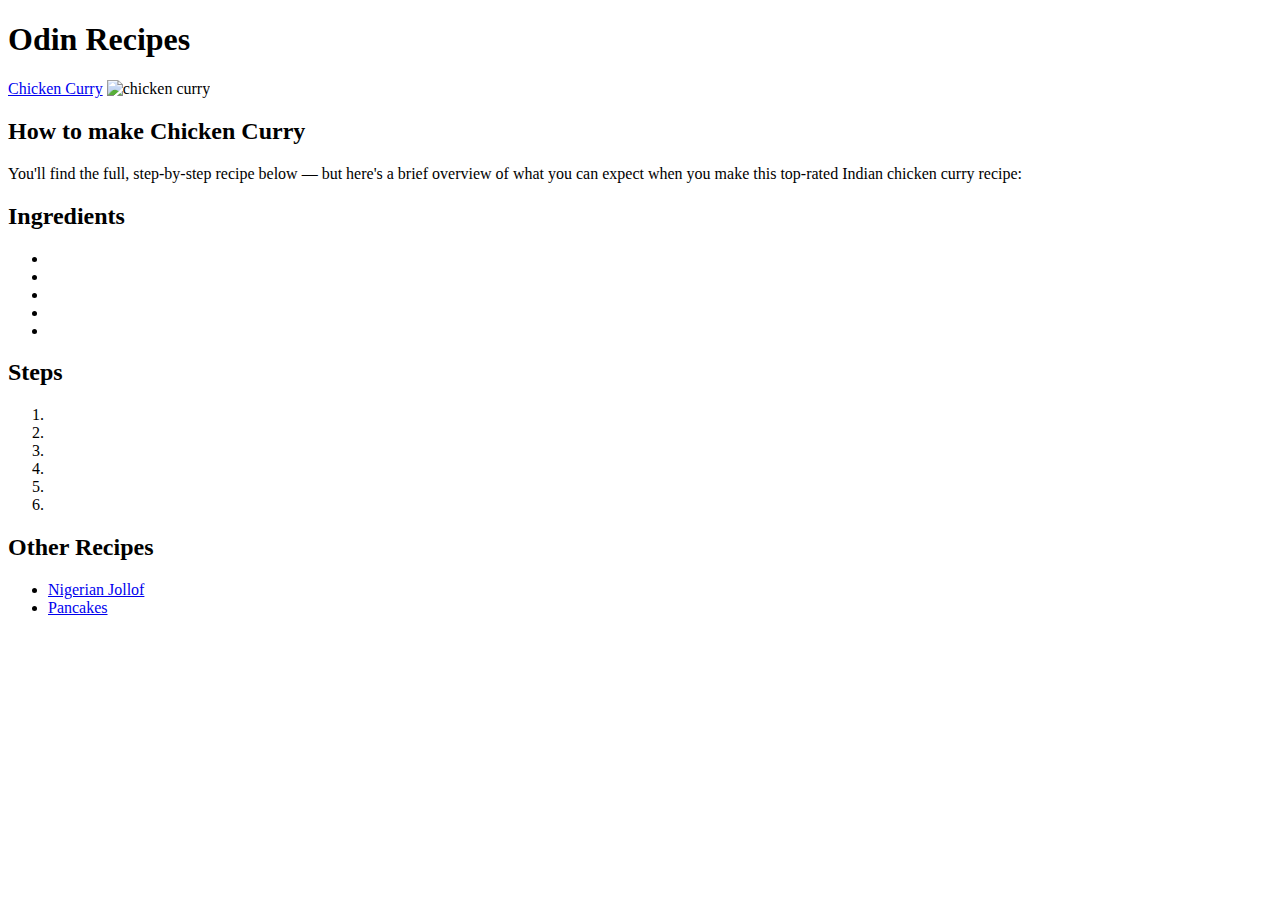
==== index.html @ 52c4f19c "Made pages for recipes" ====
<!DOCTYPE html>
<html lang="en">
<head>
    <meta charset="UTF-8">
    <meta name="viewport" content="width=device-width, initial-scale=1.0">
    <title>Document</title>
</head>
<body>
    <h1>Odin Recipes</h1>
    <a href="recipes/chicken-curry.html">Chicken Curry</a>
    <img src="/home/odinvbox/repos/odin-recipes/recipes/chicken curry.webp" alt="chicken curry" height="320" width="320">
    <h2>How to make Chicken Curry</h2>
    <p1>You'll find the full, step-by-step recipe below — but here's a brief overview of what you can expect when you make this top-rated Indian chicken curry recipe:</p1>
    <h2>Ingredients</h2>
    <ul>
        <li></li>
        <li></li>
        <li></li>
        <li></li>
        <li></li>
    </ul>
    <h2>Steps</h2>
    <ol>
        <li></li>
        <li></li>
        <li></li>
        <li></li>
        <li></li>
        <li></li>
    </ol>
    <h2>Other Recipes</h2>
    <ul>
        <li><a href="recipes/nigerian-jollof.html">Nigerian Jollof</a></li>
        <li><a href="recipes/pancakes.html">Pancakes</a></li>
    </ul>
</body>
</html>
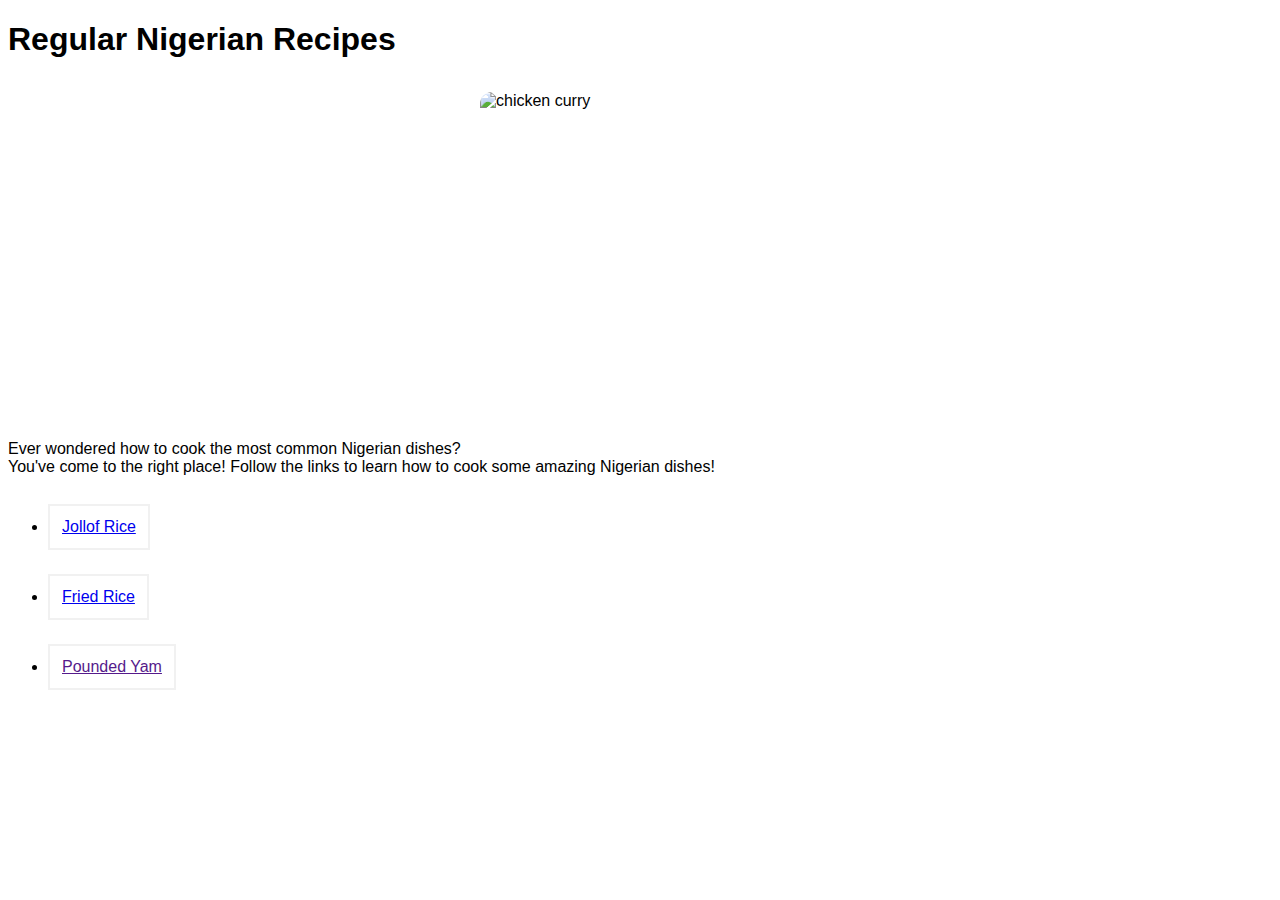
==== commit 83232c92: "Edited the HTML" ====
--- a/index.html
+++ b/index.html
@@ -3,35 +3,27 @@
 <head>
     <meta charset="UTF-8">
     <meta name="viewport" content="width=device-width, initial-scale=1.0">
-    <title>Document</title>
+    <title>Regular Nigerian Recipies</title>
+    <link rel="stylesheet" href="style.css">
 </head>
 <body>
-    <h1>Odin Recipes</h1>
-    <a href="recipes/chicken-curry.html">Chicken Curry</a>
-    <img src="/home/odinvbox/repos/odin-recipes/recipes/chicken curry.webp" alt="chicken curry" height="320" width="320">
-    <h2>How to make Chicken Curry</h2>
-    <p1>You'll find the full, step-by-step recipe below — but here's a brief overview of what you can expect when you make this top-rated Indian chicken curry recipe:</p1>
-    <h2>Ingredients</h2>
-    <ul>
-        <li></li>
-        <li></li>
-        <li></li>
-        <li></li>
-        <li></li>
-    </ul>
-    <h2>Steps</h2>
-    <ol>
-        <li></li>
-        <li></li>
-        <li></li>
-        <li></li>
-        <li></li>
-        <li></li>
-    </ol>
-    <h2>Other Recipes</h2>
-    <ul>
-        <li><a href="recipes/nigerian-jollof.html">Nigerian Jollof</a></li>
-        <li><a href="recipes/pancakes.html">Pancakes</a></li>
-    </ul>
+    <header>
+        <h1>Regular Nigerian Recipes</h1>
+    </header>
+    <div>
+        <img class="hero-image" src="/home/odinvbox/repos/odin-recipes/recipes/chicken curry.webp" alt="chicken curry" height="320" width="320">
+    </div>
+    <section>
+        <div>
+            <p>Ever wondered how to cook the most common Nigerian dishes?<br>You've come to the right place! Follow the links to learn how to cook some amazing Nigerian dishes!</p>
+        </div>
+        <div>
+            <ul>
+                <li><a href="#">Jollof Rice</a></li>
+                <li><a href="#">Fried Rice</a></li>
+                <li><a href="">Pounded Yam</a></li>
+            </ul>
+        </div>
+    </section>
 </body>
 </html>--- a/style.css
+++ b/style.css
@@ -0,0 +1,38 @@
+* {
+    font-family: sans-serif;
+}
+
+
+.title {
+    margin: 0 auto;
+    text-align: center;
+    font-size: 36px;
+
+}
+
+.hero-image {
+    margin: 0 auto;
+    display: block;
+    padding: 12px;
+    border-radius: 24px;
+
+}
+
+.intro {
+    background-color: rgba(200, 200, 200, 0.25);
+    padding: 24px;
+    margin-top: 24px;
+}
+
+.sub-header {
+    font-size: 36px;
+    font-weight: bold;
+}
+
+a {
+    display: inline-block;
+    border: 2px solid rgba(200, 200, 200, 0.25);
+    padding: 12px;
+    margin: 12px auto;
+    list-style-type: none;
+}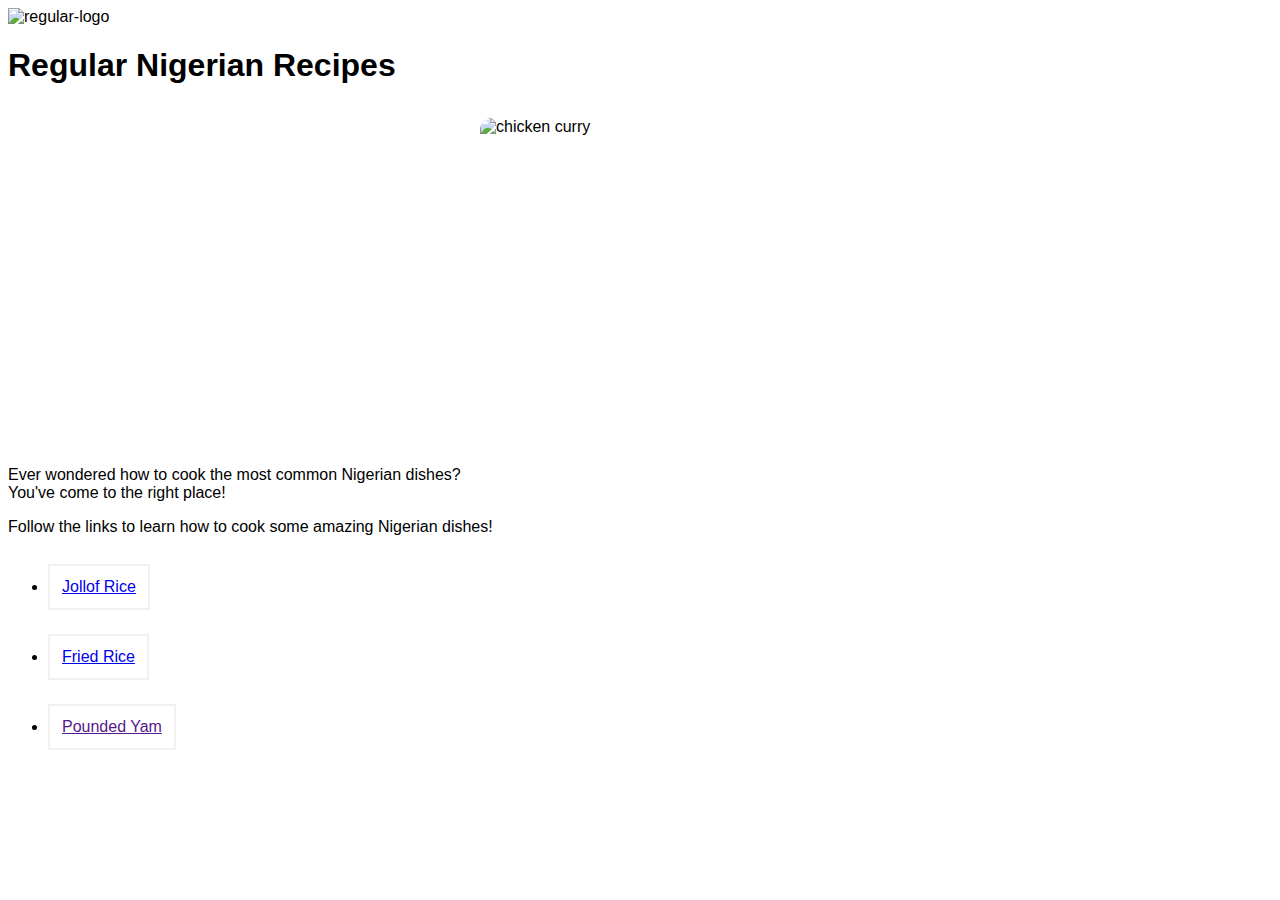
==== commit a3373b24: "nothing" ====
--- a/index.html
+++ b/index.html
@@ -8,6 +8,7 @@
 </head>
 <body>
     <header>
+        <img src="" alt="regular-logo">
         <h1>Regular Nigerian Recipes</h1>
     </header>
     <div>
@@ -15,7 +16,8 @@
     </div>
     <section>
         <div>
-            <p>Ever wondered how to cook the most common Nigerian dishes?<br>You've come to the right place! Follow the links to learn how to cook some amazing Nigerian dishes!</p>
+            <p>Ever wondered how to cook the most common Nigerian dishes?<br/>You've come to the right place!</p>
+            <p>Follow the links to learn how to cook some amazing Nigerian dishes!</p>
         </div>
         <div>
             <ul>
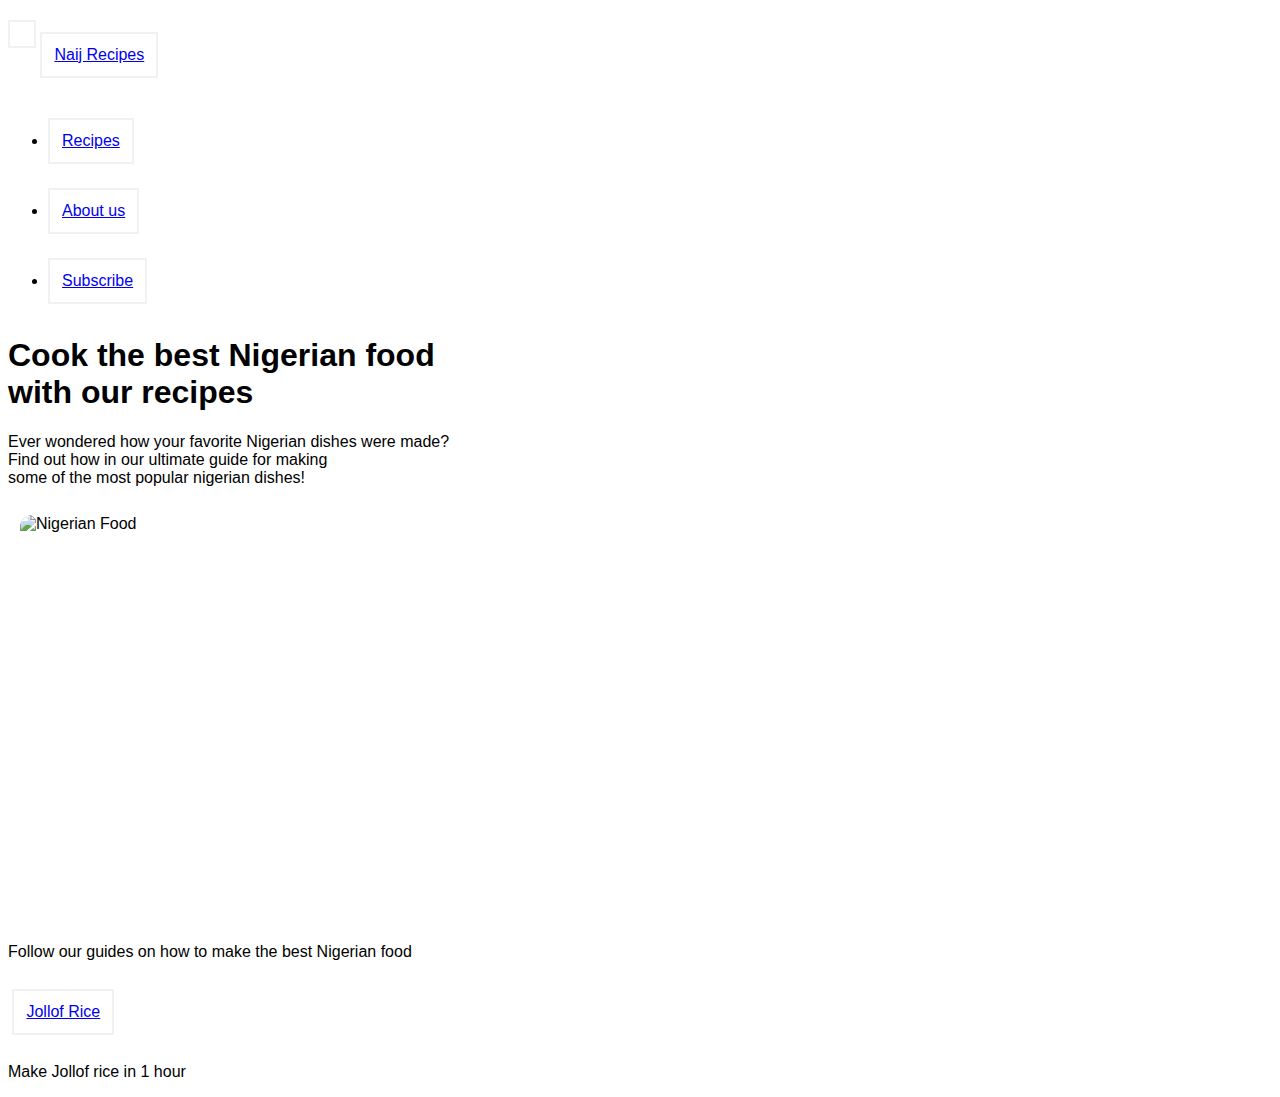
==== commit d6bc8ab0: "Added additional webpages" ====
--- a/index.html
+++ b/index.html
@@ -7,25 +7,41 @@
     <link rel="stylesheet" href="style.css">
 </head>
 <body>
-    <header>
-        <img src="" alt="regular-logo">
-        <h1>Regular Nigerian Recipes</h1>
-    </header>
-    <div>
-        <img class="hero-image" src="/home/odinvbox/repos/odin-recipes/recipes/chicken curry.webp" alt="chicken curry" height="320" width="320">
+    <nav id="navbar">
+        <span class="logo">
+            <a href="#" class="logomark"></a>
+            <a href="#" class="wordmark">Naij Recipes</a>
+        </span>
+        <span class="nav-items">
+            <ul>
+                <li><a href="#recipes">Recipes</a></li>
+                <li><a href="#footer">About us</a></li>
+                <li><a href="#">Subscribe</a></li>
+            </ul>
+        </span>
+    </nav>
+    <div class="hero">
+        <header>
+            <h1>Cook the best Nigerian food <br>with our recipes</h1>
+            <p>Ever wondered how your favorite Nigerian dishes were made? <br>Find out how in our ultimate guide for making <br>some of the most popular nigerian dishes!</p>
+        </header>
+        <img class="hero-image" src="images/fried-rice-with-sausage.jpg" alt="Nigerian Food" height="400" width="auto">
     </div>
     <section>
-        <div>
-            <p>Ever wondered how to cook the most common Nigerian dishes?<br/>You've come to the right place!</p>
-            <p>Follow the links to learn how to cook some amazing Nigerian dishes!</p>
-        </div>
-        <div>
-            <ul>
-                <li><a href="#">Jollof Rice</a></li>
-                <li><a href="#">Fried Rice</a></li>
-                <li><a href="">Pounded Yam</a></li>
-            </ul>
+            <p>Follow our guides on how to make the best Nigerian food</p>
+        <div id="#recipes">
+            <div class="container">
+                <div class="card">
+                    <img src="" alt="">
+                    <a href="/recipes/jollof.html">Jollof Rice</a>
+                    <p>Make Jollof rice in 1 hour</p>
+                </div>
+            </div>
         </div>
     </section>
+
+    <footer id="footer">
+        
+    </footer>
 </body>
 </html>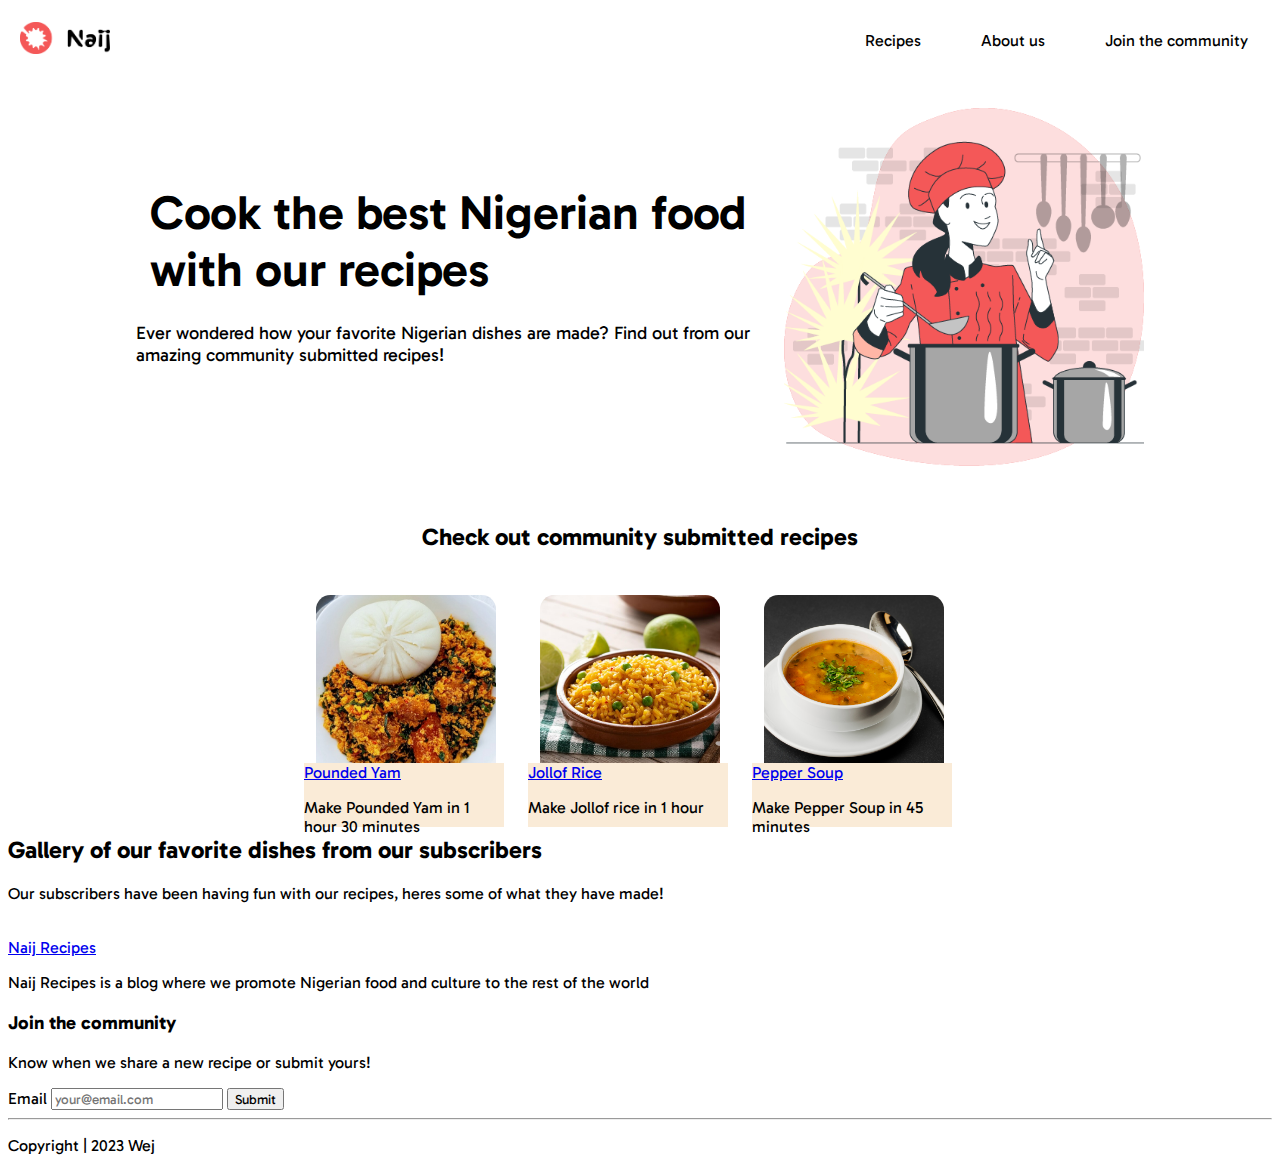
==== commit 56da71ee: "Completed nav bar and hero section of index webpage" ====
--- a/index.html
+++ b/index.html
@@ -5,43 +5,94 @@
     <meta name="viewport" content="width=device-width, initial-scale=1.0">
     <title>Regular Nigerian Recipies</title>
     <link rel="stylesheet" href="style.css">
+    <link rel="stylesheet" href="https://cdnjs.cloudflare.com/ajax/libs/font-awesome/6.5.1/css/all.min.css" integrity="sha512-DTOQO9RWCH3ppGqcWaEA1BIZOC6xxalwEsw9c2QQeAIftl+Vegovlnee1c9QX4TctnWMn13TZye+giMm8e2LwA==" crossorigin="anonymous" referrerpolicy="no-referrer" />
 </head>
 <body>
-    <nav id="navbar">
-        <span class="logo">
-            <a href="#" class="logomark"></a>
-            <a href="#" class="wordmark">Naij Recipes</a>
-        </span>
-        <span class="nav-items">
-            <ul>
-                <li><a href="#recipes">Recipes</a></li>
-                <li><a href="#footer">About us</a></li>
-                <li><a href="#">Subscribe</a></li>
-            </ul>
-        </span>
+    <nav class="navbar">
+        <div class="logo">
+            <img src="/images/naij-icon-wordmark.png" alt="naij logo" height="32px">
+        </div>
+        <ul class="nav-items">
+            <li><a href="#recipes">Recipes</a></li>
+            <li><a href="#about">About us</a></li>
+            <li><a href="#join">Join the community</a></li>
+        </ul>
     </nav>
     <div class="hero">
         <header>
             <h1>Cook the best Nigerian food <br>with our recipes</h1>
-            <p>Ever wondered how your favorite Nigerian dishes were made? <br>Find out how in our ultimate guide for making <br>some of the most popular nigerian dishes!</p>
+            <p>Ever wondered how your favorite Nigerian dishes are made? Find out from our amazing community submitted recipes!</p>
         </header>
-        <img class="hero-image" src="images/fried-rice-with-sausage.jpg" alt="Nigerian Food" height="400" width="auto">
+        <img class="hero-image" src="images/hero-image.png" alt="Hero">
     </div>
-    <section>
-            <p>Follow our guides on how to make the best Nigerian food</p>
-        <div id="#recipes">
+    <section class="section1">
+        <h2>Check out community submitted recipes</h2>
+        <div id="recipes">
             <div class="container">
                 <div class="card">
-                    <img src="" alt="">
-                    <a href="/recipes/jollof.html">Jollof Rice</a>
-                    <p>Make Jollof rice in 1 hour</p>
+                    <img src="/images/poundo.jpg" alt="pounded-yam">
+                    <div class="caption">
+                        <a href="/recipes/pounded-yam.html">Pounded Yam</a>
+                        <p>Make Pounded Yam in 1 hour 30 minutes</p>
+                    </div>
+                </div>
+                <div class="card">
+                    <img src="/images/traditional-mexican-rice-served-with-green-peas-wooden-table_123827-20472.jpg" alt="jollof-rice">
+                    <div class="caption">
+                        <a href="/recipes/jollof.html">Jollof Rice</a>
+                        <p>Make Jollof rice in 1 hour</p>
+                    </div>
+                </div>
+                <div class="card">
+                    <img src="/images/lentil-soup-with-mixed-ingredients-herbs-white-bowl-with-spoon.jpg" alt="pepper-soup">
+                    <div class="caption">
+                        <a href="/recipes/pepper-soup.html">Pepper Soup</a>
+                        <p>Make Pepper Soup in 45 minutes</p>
+                    </div>
                 </div>
             </div>
         </div>
     </section>
 
-    <footer id="footer">
-        
+    <section class="section2">
+        <h2>Gallery of our favorite dishes from our subscribers</h2>
+        <p>Our subscribers have been having fun with our recipes, heres some of what they have made!</p>
+        <div class="collage">
+            <img src="" alt="">
+            <img src="" alt="">
+            <img src="" alt="">
+            <img src="" alt="">
+            <img src="" alt="">
+            <img src="" alt="">
+        </div>
+    </section>
+
+    <footer>
+        <div id="about">
+            <span class="logo">
+                <a href="#" class="logomark"></a>
+                <a href="#" class="wordmark">Naij Recipes</a>
+            </span>
+            <p>Naij Recipes is a blog where we promote Nigerian food and culture to the rest of the world</p>
+            <span class="social-icons">
+                <i></i>
+                <i></i>
+                <i></i>
+            </span>
+        </div>
+        <div id="join">
+            <h3>Join the community</h3>
+            <p>Know when we share a new recipe or submit yours!</p>
+            <form action="">
+                <label for="email">Email</label>
+                <input type="text" name="email" id="email" placeholder="your@email.com">
+                <input type="submit">
+            </form>
+        </div>
+        <div class="footer">
+            <hr>
+            <p>Copyright | 2023 Wej</p>
+        </div>
     </footer>
 </body>
 </html>--- a/style.css
+++ b/style.css
@@ -1,38 +1,104 @@
+@import url('https://fonts.googleapis.com/css2?family=Arvo:ital,wght@0,400;0,700;1,400;1,700&family=Gabarito:wght@400;500;600;700;800;900&family=Manrope:wght@200;300;400;500;600;700;800&display=swap');
+
+
 * {
-    font-family: sans-serif;
+    font-family: 'Gabarito', sans-serif;
 }
 
+.navbar {
+    display: flex;
+    align-items: center;
+    justify-content: space-between;
+    height: 64px;
+    box-sizing: border-box;
+}
 
-.title {
-    margin: 0 auto;
-    text-align: center;
-    font-size: 36px;
+.navbar .logo {
+    margin-left: 12px;
 
 }
 
-.hero-image {
-    margin: 0 auto;
-    display: block;
-    padding: 12px;
-    border-radius: 24px;
-
+.nav-items {
+    display: flex;
+    justify-content: space-evenly;
+    align-items: center;
+    gap: 36px;
+    margin-right: 12px;
+    list-style-type: none;
+    text-align: center;
 }
 
-.intro {
-    background-color: rgba(200, 200, 200, 0.25);
-    padding: 24px;
-    margin-top: 24px;
+.nav-items a {
+    color: black;
+    text-decoration: none;
+    padding: 0 12px;
 }
 
-.sub-header {
-    font-size: 36px;
-    font-weight: bold;
+.hero {
+    display: flex;
+    justify-content: space-between;
+    align-items: center;
+    gap: 24px;
+    margin: 36px 10dvw;
+    padding: 0;
 }
 
-a {
-    display: inline-block;
-    border: 2px solid rgba(200, 200, 200, 0.25);
-    padding: 12px;
-    margin: 12px auto;
-    list-style-type: none;
+header {
+    display: flex;
+    flex-direction: column;
+    align-items: center;
+    justify-content: center;
+}
+
+header h1 {
+    font-size: 48px;
+    font-weight: 600;
+    margin: 0;
+}
+
+header p {
+    font-size: 18px;
+    margin: 24px 0;
+}
+
+.hero-image {
+    margin: 0;
+    padding: 0;
+    width: 360px;
+    height: auto;
+}
+
+.section1 {
+    display: flex;
+    flex-flow: column wrap;
+    align-items: center;
+    justify-content: space-between;
+    gap: 24px;
+}
+
+.container {
+    display: flex;
+    justify-content: center;
+    gap: 24px;
+}
+
+.card {
+    display: flex;
+    flex-direction: column;
+    width: 200px;
+}
+
+.card img {
+    width: 180px;
+    height: 180px;
+    object-fit: cover;
+    border-radius: 8% 8% 0 0;
+}
+
+.card .caption {
+    background-color: antiquewhite;
+    font-weight: 100;
+    margin: -12px;
+    width: 200px;
+    height: 64px;
 }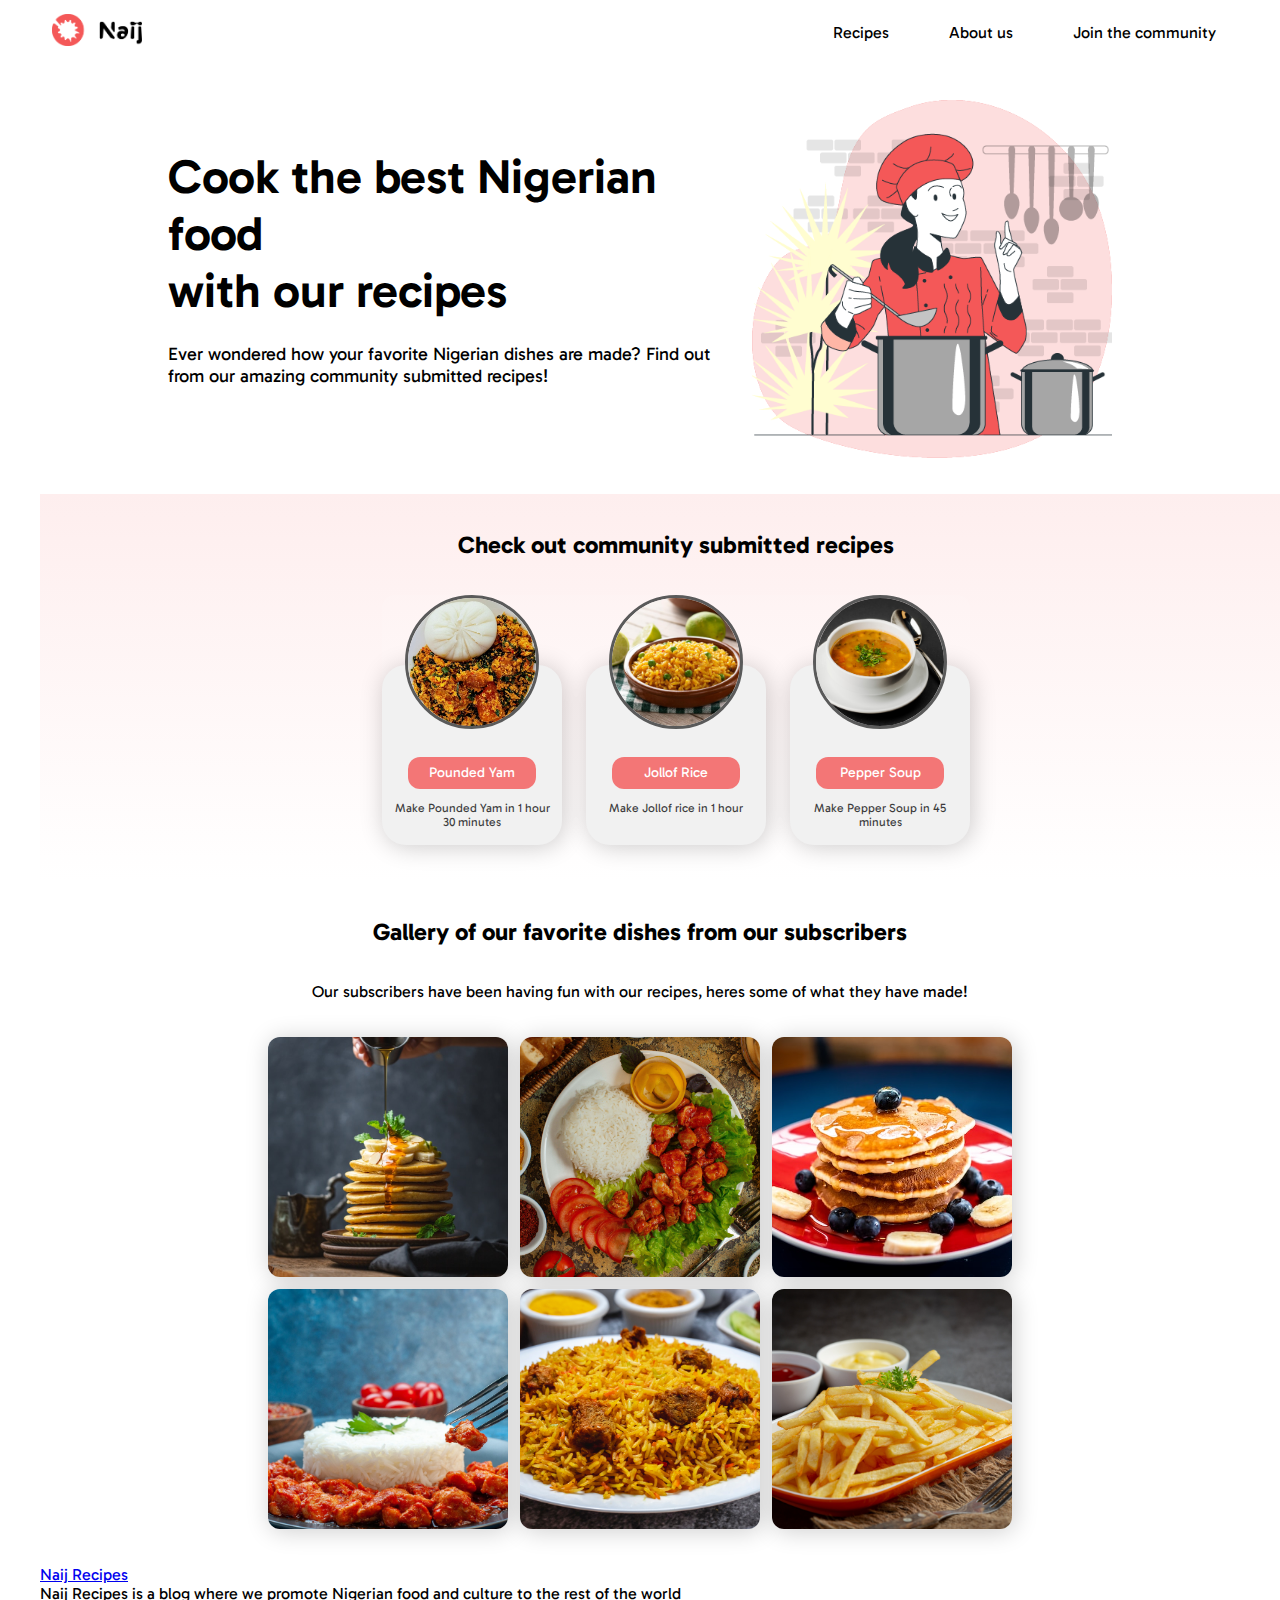
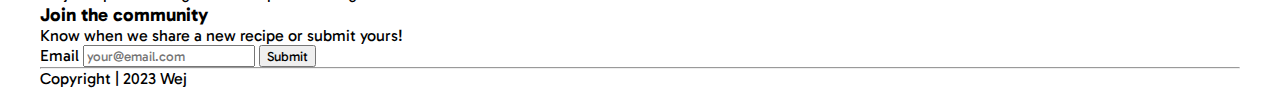
==== commit 85ebe1f6: "Created a cards section" ====
--- a/index.html
+++ b/index.html
@@ -18,13 +18,15 @@
             <li><a href="#join">Join the community</a></li>
         </ul>
     </nav>
-    <div class="hero">
+
+    <section class="hero">
         <header>
             <h1>Cook the best Nigerian food <br>with our recipes</h1>
             <p>Ever wondered how your favorite Nigerian dishes are made? Find out from our amazing community submitted recipes!</p>
         </header>
         <img class="hero-image" src="images/hero-image.png" alt="Hero">
-    </div>
+    </section>
+
     <section class="section1">
         <h2>Check out community submitted recipes</h2>
         <div id="recipes">
@@ -58,12 +60,17 @@
         <h2>Gallery of our favorite dishes from our subscribers</h2>
         <p>Our subscribers have been having fun with our recipes, heres some of what they have made!</p>
         <div class="collage">
-            <img src="" alt="">
-            <img src="" alt="">
-            <img src="" alt="">
-            <img src="" alt="">
-            <img src="" alt="">
-            <img src="" alt="">
+            <img class="photo1" src="/images/chad-montano-eeqbbemH9-c-unsplash.jpg" alt="pancakes">
+
+            <img class="photo2" src="/images/chicken-dish-with-chicken-pieces-tomato-sauce-served-with-rice-tomatoes.jpg" alt="rice">
+
+            <img class="photo3" src="/images/nikldn-qp7WA8AV2x0-unsplash.jpg" alt="pancakes">
+
+            <img class="photo4" src="/images/side-view-hand-holding-fork-taking-meat-from-rice-meal-with-chicken-sauce-black-plate-tomatoes-blue-background.jpg" alt="rice">
+
+            <img class="photo5" src="/images/side-view-pilaf-with-stewed-beef-meat-plate.jpg" alt="jollof-rice">
+
+            <img class="photo6" src="/images/crispy-french-fries-with-ketchup-mayonnaise.jpg" alt="fries">
         </div>
     </section>
 
--- a/style.css
+++ b/style.css
@@ -3,6 +3,8 @@
 
 * {
     font-family: 'Gabarito', sans-serif;
+    max-width: 1200px;
+    margin: auto;
 }
 
 .navbar {
@@ -69,36 +71,129 @@
 }
 
 .section1 {
+    background-image: linear-gradient(rgba(244, 88, 88, 0.1), #fff);
+    width: 100%;
     display: flex;
     flex-flow: column wrap;
     align-items: center;
     justify-content: space-between;
-    gap: 24px;
+    gap: 36px;
+    padding: 36px;
+    margin: 0;
+}
+
+.section1 h2 {
+    margin: 0;
 }
 
 .container {
     display: flex;
     justify-content: center;
     gap: 24px;
+    background-color: rgba(255, 255, 255, 0.1);
+    border-radius: 12px;
+    padding: 0;
+    margin: 0;
 }
 
 .card {
     display: flex;
     flex-direction: column;
-    width: 200px;
+    align-items: center;
 }
 
 .card img {
-    width: 180px;
-    height: 180px;
+    height: 128px;
+    width: 128px;
     object-fit: cover;
-    border-radius: 8% 8% 0 0;
+    border: 3px solid #5a5a5a;
+    border-radius: 50%;
+    z-index: 1;
 }
 
 .card .caption {
-    background-color: antiquewhite;
     font-weight: 100;
-    margin: -12px;
-    width: 200px;
-    height: 64px;
+    position: relative;
+    width: 180px;
+    height: 180px;
+    margin-top: -64px;
+    z-index: 0;
+    display: flex;
+    flex-direction: column;
+    justify-content: end;
+    align-items: center;
+    text-align: center;
+    border-radius: 24px;
+    background-color: #f1f1f1;
+    box-shadow: 2px 2px 24px rgba(0, 0, 0, 0.2);
+}
+
+.card .caption a {
+    height: 32px;
+    width: 128px;
+    line-height: 32px;
+    margin: 0px;
+    text-align: center;
+    text-decoration: none;
+    font-size: 14px;
+    color: #fff;
+    background-color: rgba(244, 88, 88, 0.8);
+    border-radius: 12px;
+}
+
+.card .caption p {
+    font-size: 12px;
+    color: rgba(0, 0, 0, 0.75);
+    height: 32px;
+    margin: 12px;
+    padding: 0;
+}
+
+.section2 {
+    display: flex;
+    flex-direction: column;
+    align-items: center;
+    justify-content: space-between;
+    gap: 36px;
+    padding: 36px;
+    margin: 0;
+}
+
+.collage {
+    display: grid;
+    grid-template-areas: "photo1 photo2 photo3"
+    "photo4 photo5 photo6";
+    gap: 12px;
+}
+
+.collage img {
+    height: 240px;
+    width: 240px;
+    object-fit: cover;
+    border-radius: 5%;
+    box-shadow: 2px 2px 24px rgba(0, 0, 0, 0.2);
+}
+
+.photo1 {
+    grid-area: photo1;
+}
+
+.photo2 {
+    grid-area: photo2;
+}
+
+.photo3 {
+    grid-area: photo3;
+}
+
+.photo4 {
+    grid-area: photo4;
+}
+
+.photo5 {
+    grid-area: photo5;
+}
+
+.photo6 {
+    grid-area: photo6;
 }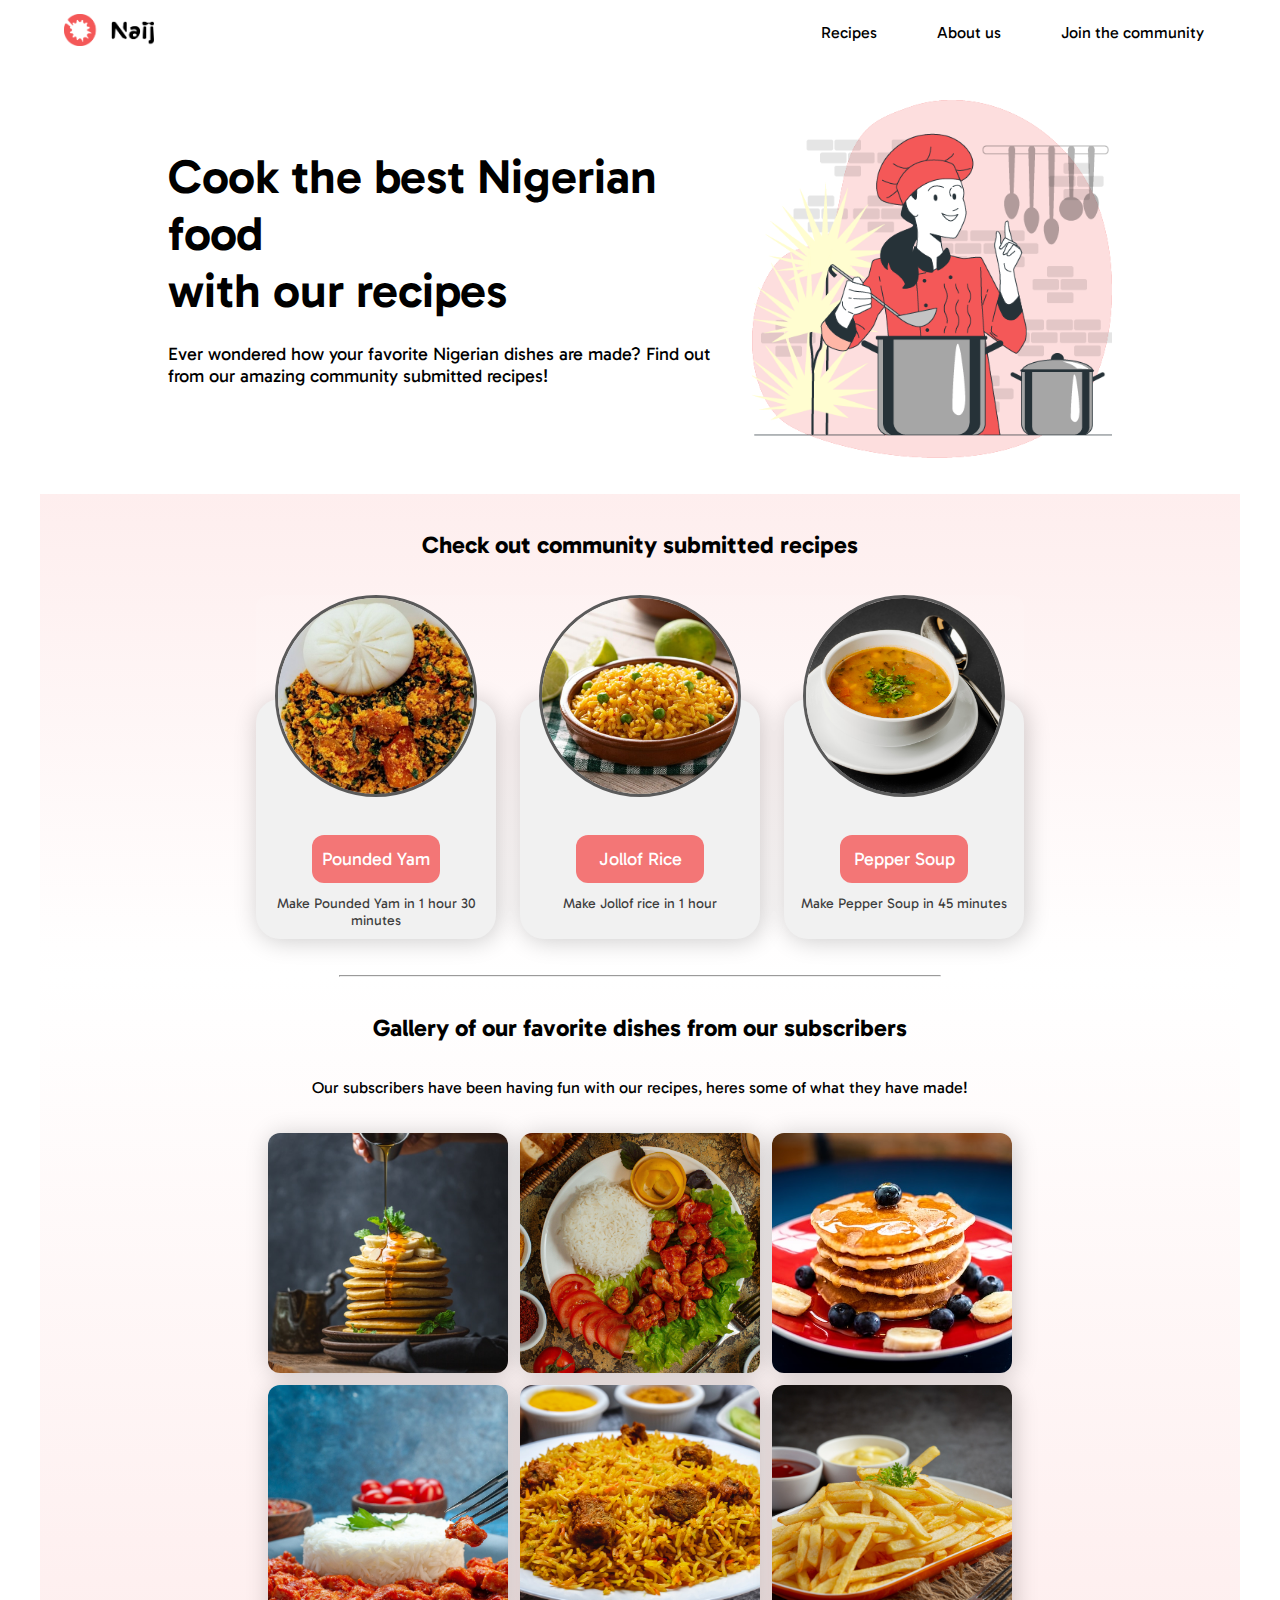
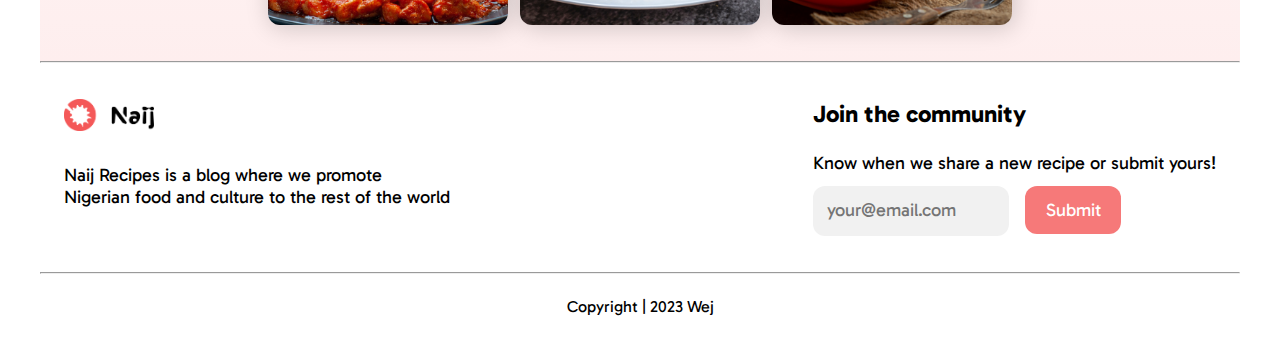
==== commit f496a74c: "Finished Index Page" ====
--- a/index.html
+++ b/index.html
@@ -26,7 +26,6 @@
         </header>
         <img class="hero-image" src="images/hero-image.png" alt="Hero">
     </section>
-
     <section class="section1">
         <h2>Check out community submitted recipes</h2>
         <div id="recipes">
@@ -55,7 +54,7 @@
             </div>
         </div>
     </section>
-
+    <hr class="fifty">
     <section class="section2">
         <h2>Gallery of our favorite dishes from our subscribers</h2>
         <p>Our subscribers have been having fun with our recipes, heres some of what they have made!</p>
@@ -73,33 +72,31 @@
             <img class="photo6" src="/images/crispy-french-fries-with-ketchup-mayonnaise.jpg" alt="fries">
         </div>
     </section>
-
+    <hr>
     <footer>
         <div id="about">
-            <span class="logo">
-                <a href="#" class="logomark"></a>
-                <a href="#" class="wordmark">Naij Recipes</a>
-            </span>
-            <p>Naij Recipes is a blog where we promote Nigerian food and culture to the rest of the world</p>
+            <div class="logo">
+                <img src="/images/naij-icon-wordmark.png" alt="naij logo" height="32px">
+            </div>
+            <p>Naij Recipes is a blog where we promote <br>Nigerian food and culture to the rest of the world</p>
             <span class="social-icons">
-                <i></i>
-                <i></i>
-                <i></i>
+                <i class="fa-brands fa-x-twitter fa-2x" style="color: #5a5a5a;"></i>
+                <i class="fa-brands fa-instagram fa-2x" style="color: #5a5a5a;"></i>
+                <i class="fa-brands fa-youtube fa-2x" style="color: #5a5a5a;"></i>
             </span>
         </div>
         <div id="join">
-            <h3>Join the community</h3>
+            <h2>Join the community</h2>
             <p>Know when we share a new recipe or submit yours!</p>
             <form action="">
-                <label for="email">Email</label>
-                <input type="text" name="email" id="email" placeholder="your@email.com">
-                <input type="submit">
+                <input class="email" type="text" name="email" id="email" placeholder="your@email.com">
+                <input class="submit" type="submit">
             </form>
         </div>
-        <div class="footer">
-            <hr>
-            <p>Copyright | 2023 Wej</p>
-        </div>
     </footer>
+    <hr>
+    <div class="footer">
+        <p>Copyright | 2023 Wej</p>
+    </div>
 </body>
 </html>--- a/style.css
+++ b/style.css
@@ -16,8 +16,8 @@
 }
 
 .navbar .logo {
-    margin-left: 12px;
-
+    margin-left: 0;
+    padding-left: 24px;
 }
 
 .nav-items {
@@ -25,7 +25,8 @@
     justify-content: space-evenly;
     align-items: center;
     gap: 36px;
-    margin-right: 12px;
+    margin-right: 0;
+    padding-right: 24px;
     list-style-type: none;
     text-align: center;
 }
@@ -41,8 +42,7 @@
     justify-content: space-between;
     align-items: center;
     gap: 24px;
-    margin: 36px 10dvw;
-    padding: 0;
+    padding: 36px 10dvw;
 }
 
 header {
@@ -72,7 +72,6 @@
 
 .section1 {
     background-image: linear-gradient(rgba(244, 88, 88, 0.1), #fff);
-    width: 100%;
     display: flex;
     flex-flow: column wrap;
     align-items: center;
@@ -103,8 +102,8 @@
 }
 
 .card img {
-    height: 128px;
-    width: 128px;
+    height: 196px;
+    width: 196px;
     object-fit: cover;
     border: 3px solid #5a5a5a;
     border-radius: 50%;
@@ -114,9 +113,9 @@
 .card .caption {
     font-weight: 100;
     position: relative;
-    width: 180px;
-    height: 180px;
-    margin-top: -64px;
+    width: 240px;
+    height: 240px;
+    margin-top: -98px;
     z-index: 0;
     display: flex;
     flex-direction: column;
@@ -129,34 +128,38 @@
 }
 
 .card .caption a {
-    height: 32px;
+    height: 48px;
     width: 128px;
-    line-height: 32px;
+    line-height: 48px;
     margin: 0px;
     text-align: center;
     text-decoration: none;
-    font-size: 14px;
+    font-size: 18px;
     color: #fff;
     background-color: rgba(244, 88, 88, 0.8);
     border-radius: 12px;
 }
 
 .card .caption p {
-    font-size: 12px;
+    font-size: 14px;
     color: rgba(0, 0, 0, 0.75);
     height: 32px;
     margin: 12px;
     padding: 0;
 }
 
+.fifty {
+    width: 50%;
+}
+
 .section2 {
+    background-image: linear-gradient(#fff, rgba(244, 88, 88, 0.1));
     display: flex;
     flex-direction: column;
     align-items: center;
     justify-content: space-between;
     gap: 36px;
-    padding: 36px;
-    margin: 0;
+    padding: 36px 10dvw;
 }
 
 .collage {
@@ -196,4 +199,100 @@
 
 .photo6 {
     grid-area: photo6;
+}
+
+footer {
+    display: flex;
+    justify-content: space-between;
+    padding: 36px 0;
+}
+
+#about {
+    margin: 0 24px 0 24px;
+    padding: 0;
+    display: flex;
+    flex-direction: column;
+    align-items: flex-start;
+    justify-content: space-between;
+    gap: 24px;
+}
+
+#about .logo {
+    margin: 0;
+    padding: 0;
+}
+
+#about p {
+    margin: 0;
+    padding: 0;
+    font-size: 18px;
+}
+
+#about .social-icons {
+    margin: 0;
+    padding: 0;
+    display: flex;
+    gap: 24px;
+    justify-content: space-between;
+}
+
+#join {
+    margin: 0 24px 0 24px;
+    padding:0;
+    display: flex;
+    flex-direction: column;
+    align-items: flex-start;
+    justify-content: space-between;
+    gap: 12px;
+}
+
+#join h2 {
+    margin: 0 0 12px 0;
+    padding: 0;
+}
+
+#join p {
+    margin: 0;
+    padding: 0;
+    font-size: 18px;
+}
+
+#join form {
+    margin: 0;
+    padding: 0;
+}
+
+#join form .email {
+    height: 48px;
+    width: 192px;
+    border: none;
+    border-radius: 12px;
+    background-color: #f1f1f1;
+}
+
+#join ::placeholder {
+    padding: 12px;
+    font-size: 18px;
+}
+
+#join form .submit {
+    height: 48px;
+    width: 96px;
+    text-align: center;
+    font-size: 18px;
+    color: #fff;
+    border: none;
+    border-radius: 12px;
+    background-color: rgba(244, 88, 88, 0.8);
+    margin-left: 12px;
+}
+
+.footer {
+    height: 64px;
+    margin: 0;
+    padding: 0;
+    display: flex;
+    justify-content: center;
+    align-items: center;
+    text-align: center;
 }